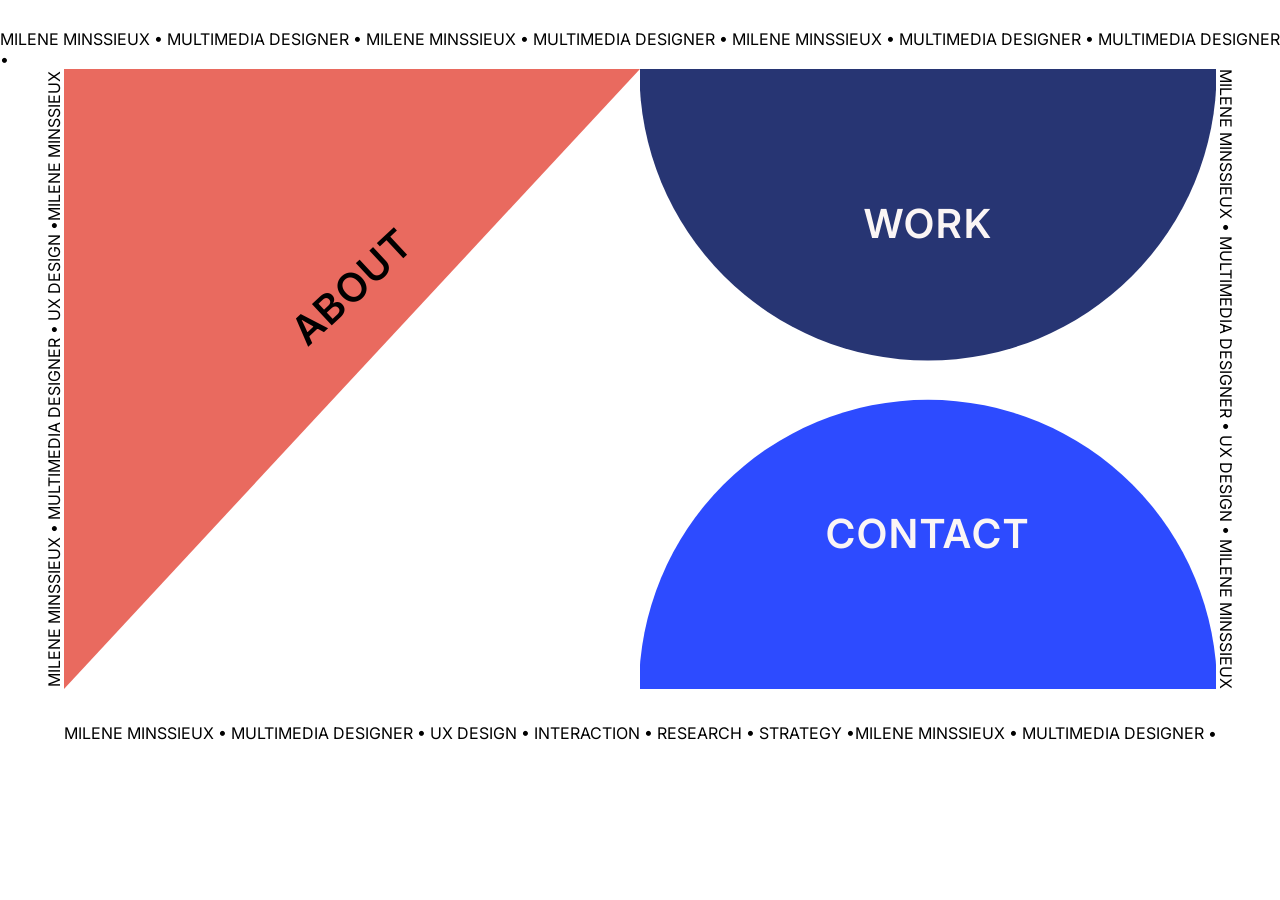
==== index.html @ 2f57ce16 "portfolio-milene" ====
<!DOCTYPE html>
<html lang="en">
  <head>
    <meta charset="UTF-8" />
    <link rel="stylesheet" href="style.css" />
    <meta name="viewport" content="width=device-width, initial-scale=1.0" />
    <title>Geometric Clean</title>

    <link href="https://fonts.googleapis.com/css2?family=Inter:wght@400;600&display=swap" rel="stylesheet" />
  </head>

  <body>
    <main class="frame">
      <div class="text-top">MILENE MINSSIEUX • MULTIMEDIA DESIGNER • MILENE MINSSIEUX • MULTIMEDIA DESIGNER • MILENE MINSSIEUX • MULTIMEDIA DESIGNER • MULTIMEDIA DESIGNER •</div>

      <div class="text-right">MILENE MINSSIEUX • MULTIMEDIA DESIGNER • UX DESIGN •MILENE MINSSIEUX</div>

      <div class="text-bottom">MILENE MINSSIEUX • MULTIMEDIA DESIGNER • UX DESIGN • INTERACTION • RESEARCH • STRATEGY •MILENE MINSSIEUX • MULTIMEDIA DESIGNER •</div>

      <div class="text-left">MILENE MINSSIEUX • MULTIMEDIA DESIGNER • UX DESIGN • MILENE MINSSIEUX</div>

      <div class="background">
        <div class="triangle">
          <a class="nav-link" href="naav-link">ABOUT</a>
        </div>

        <div class="circle1">
          <a class="nav-link2" href="dd" work>WORK</a>
        </div>
        <div class="circle2">
          <a class="nav-link2" href="nav-link">CONTACT</a>
        </div>
      </div>
      <!-- <div class="background">
        <a href="#" class="triangle nav-link about">ABOUT</a>
        <a href="#" class="circle1 nav-link work">WORK</a>
        <a href="#" class="circle2 nav-link contact">CONTACT</a>
      </div> -->

      <!-- <div class="wrapper">
      <div class="about">ABOUT</div>

      <div class="right">
        <div class="block">WORK</div>
        <div class="block">CONTACT</div>
      </div>
    </div> -->
    </main>
  </body>
</html>
---- style.css ----
/* .background {
  height: 90%;
  overflow: hidden;
  height: auto;
  width: 90%;

  display: block;
  margin: auto;
} */

/* .circle1:hover {
  transform: scale(1.3);
  transition: 0.6s ease;
} */
.circle1 {
  transition: transform 0.8s ease-in-out;
}

.circle1:hover {
  transform: scale(0.7) translateY(-80px);
}
/* .circle2:hover {
  transform: scale(1.13);
  transition: 0.5s ease-in-out;
} */
.circle2 {
  transition: transform 0.6s ease-in-out;
}

.circle2:hover {
  transform: scale(0.7) translateY(80px);
}
.triangle:hover {
  transform: scale(0.9) rotate(90deg);
  transition: 0.8s ease-in-out;
}

body {
  margin: 0;
  font-family: "Inter", sans-serif;
}

.frame {
  display: grid;
  grid-template-columns: 1fr 18fr 1fr;
  grid-template-rows: 2fr 18fr 1fr;
}
.text-top {
  grid-column: 1 / -1;
  justify-self: center;
  align-self: end;
}
.text-left {
  grid-row: 2 / 3;
  writing-mode: vertical-rl;
  text-align: center;
  justify-self: start;
}

.text-right {
  grid-row: 2 / 3;
  writing-mode: vertical-rl;
  text-align: center;
  transform: rotate(180deg);
  justify-self: end;
}

.text-bottom {
  display: flex;
  grid-column: 1 / -1;
  grid-row: -1;
  justify-self: center;
  align-self: first baseline;
}

.background {
  grid-column: 2 / 3;
  grid-row: 2 / 3;
  max-width: 100%;
}

.background {
  display: grid;
  grid-template-columns: 1fr 1fr;
  grid-template-rows: 1fr 1fr;
}
.bg {
  background: lightblue;
  outline: hwb(0 0% 0%) solid 2px;
}
.triangle {
  grid-row: 1 / -1;
  clip-path: polygon(0 0, 0 100%, 100% 0);
  background-color: #e96a5f;
  display: grid;
  place-items: center;
  align-items: center;
  justify-items: center;
}
.circle1 {
  grid-column: 2 / -1;
  grid-row: 1 / 2;
  clip-path: circle(62.4% at 50% 1%);
  background-color: #273573;
  max-width: 100%;
  display: grid;
  place-items: center;
  align-items: center;
  justify-items: center;
}
.circle2 {
  clip-path: circle(62.5% at 50% 100%);
  background-color: #2d4bff;
  max-width: 100%;
  stroke: rgb(96, 27, 27) 1px solid;
  display: grid;
  place-items: center;
  align-items: center;
  justify-items: center;
}
.nav-link {
  text-decoration: none;
  text-transform: uppercase;
  font-weight: 600;
  font-size: 2.5rem;
  letter-spacing: 2px;
  transform: translateY(-15%) rotate(-43deg);
  color: black;
}
.nav-link2 {
  text-decoration: none;
  text-transform: uppercase;
  font-weight: 600;
  font-size: 2.5rem;
  letter-spacing: 2px;

  color: rgb(250, 245, 245);
}
.triangle,
.circle1,
.circle2 {
  display: grid;
  place-items: center;
  text-decoration: none;
  color: white;
}
.triangle a,
.circle1 a,
.circle2 a {
  display: grid;
  place-items: center;

  width: 100%;
  height: 100%;

  text-decoration: none;
}
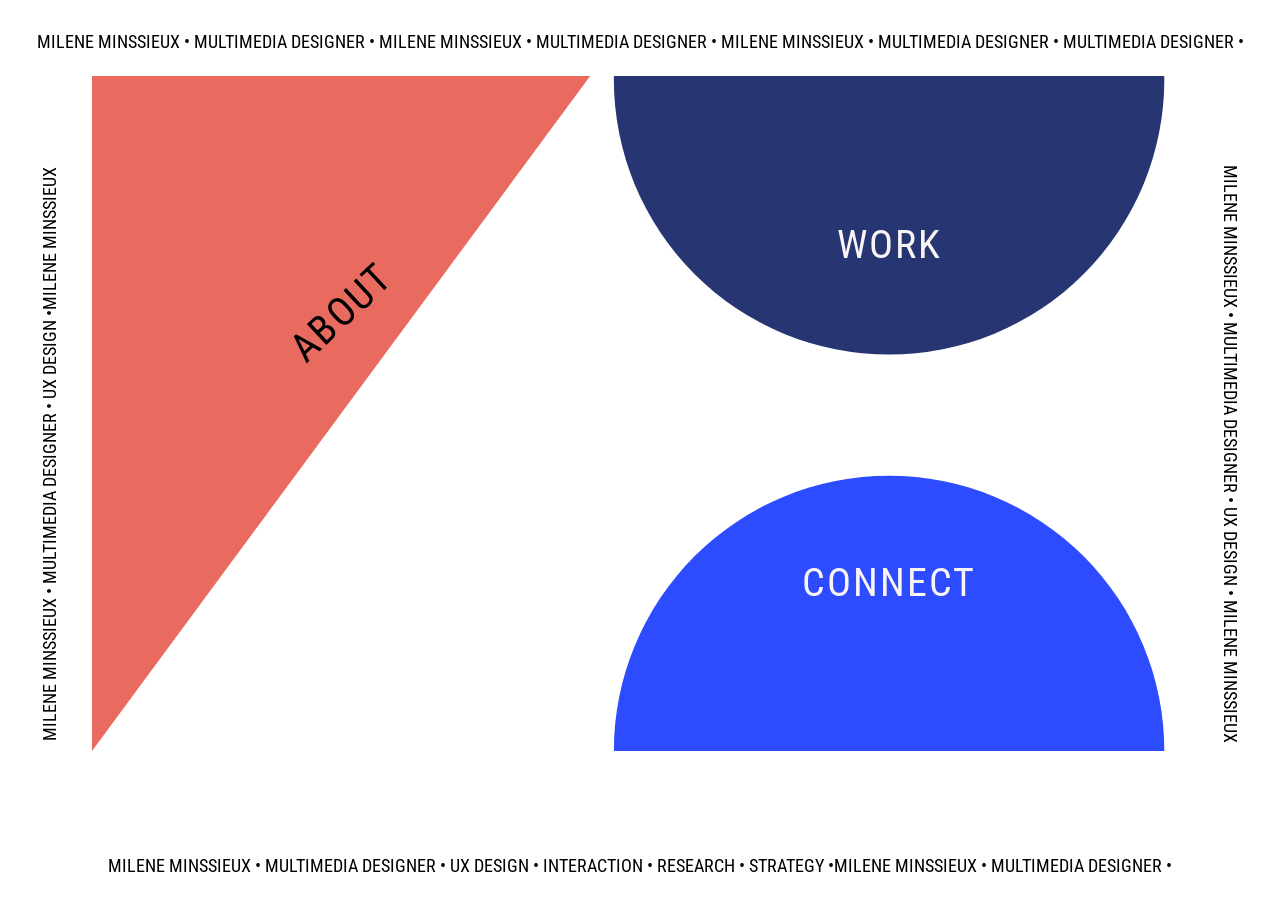
==== commit e253f451: "changes" ====
--- a/index.html
+++ b/index.html
@@ -3,6 +3,8 @@
   <head>
     <meta charset="UTF-8" />
     <link rel="stylesheet" href="style.css" />
+    <link rel="stylesheet" href="index.css" />
+
     <meta name="viewport" content="width=device-width, initial-scale=1.0" />
     <title>Geometric Clean</title>
 
@@ -21,14 +23,14 @@
 
       <div class="background">
         <div class="triangle">
-          <a class="nav-link" href="naav-link">ABOUT</a>
+          <a class="nav-link" href="about.html">ABOUT</a>
         </div>
 
         <div class="circle1">
-          <a class="nav-link2" href="dd" work>WORK</a>
+          <a class="nav-link2" href="work.html" work>WORK</a>
         </div>
         <div class="circle2">
-          <a class="nav-link2" href="nav-link">CONTACT</a>
+          <a class="nav-link2" href="contact.html">connect</a>
         </div>
       </div>
       <!-- <div class="background">
--- a/style.css
+++ b/style.css
@@ -1,157 +1,22 @@
-/* .background {
-  height: 90%;
-  overflow: hidden;
-  height: auto;
-  width: 90%;
+@import url("https://fonts.googleapis.com/css2?family=Roboto+Condensed:ital,wght@0,100..900;1,100..900&display=swap");
 
-  display: block;
-  margin: auto;
-} */
-
-/* .circle1:hover {
-  transform: scale(1.3);
-  transition: 0.6s ease;
-} */
-.circle1 {
-  transition: transform 0.8s ease-in-out;
+font-family: "Roboto Condensed", sans-serif;
+h1,
+h2,
+h3 {
+  font-family: "Roboto Condensed", sans-serif;
+}
+p {
+  margin: 0;
+  font-family: "Poppins", sans-serif;
+  color: #1f1f1f;
+}
+a {
+  font-family: "Roboto Condensed", sans-serif;
+  font-weight: normal;
 }
 
-.circle1:hover {
-  transform: scale(0.7) translateY(-80px);
+h1 {
+  font-family: "Roboto Condensed", sans-serif;
+  font-weight: normal;
 }
-/* .circle2:hover {
-  transform: scale(1.13);
-  transition: 0.5s ease-in-out;
-} */
-.circle2 {
-  transition: transform 0.6s ease-in-out;
-}
-
-.circle2:hover {
-  transform: scale(0.7) translateY(80px);
-}
-.triangle:hover {
-  transform: scale(0.9) rotate(90deg);
-  transition: 0.8s ease-in-out;
-}
-
-body {
-  margin: 0;
-  font-family: "Inter", sans-serif;
-}
-
-.frame {
-  display: grid;
-  grid-template-columns: 1fr 18fr 1fr;
-  grid-template-rows: 2fr 18fr 1fr;
-}
-.text-top {
-  grid-column: 1 / -1;
-  justify-self: center;
-  align-self: end;
-}
-.text-left {
-  grid-row: 2 / 3;
-  writing-mode: vertical-rl;
-  text-align: center;
-  justify-self: start;
-}
-
-.text-right {
-  grid-row: 2 / 3;
-  writing-mode: vertical-rl;
-  text-align: center;
-  transform: rotate(180deg);
-  justify-self: end;
-}
-
-.text-bottom {
-  display: flex;
-  grid-column: 1 / -1;
-  grid-row: -1;
-  justify-self: center;
-  align-self: first baseline;
-}
-
-.background {
-  grid-column: 2 / 3;
-  grid-row: 2 / 3;
-  max-width: 100%;
-}
-
-.background {
-  display: grid;
-  grid-template-columns: 1fr 1fr;
-  grid-template-rows: 1fr 1fr;
-}
-.bg {
-  background: lightblue;
-  outline: hwb(0 0% 0%) solid 2px;
-}
-.triangle {
-  grid-row: 1 / -1;
-  clip-path: polygon(0 0, 0 100%, 100% 0);
-  background-color: #e96a5f;
-  display: grid;
-  place-items: center;
-  align-items: center;
-  justify-items: center;
-}
-.circle1 {
-  grid-column: 2 / -1;
-  grid-row: 1 / 2;
-  clip-path: circle(62.4% at 50% 1%);
-  background-color: #273573;
-  max-width: 100%;
-  display: grid;
-  place-items: center;
-  align-items: center;
-  justify-items: center;
-}
-.circle2 {
-  clip-path: circle(62.5% at 50% 100%);
-  background-color: #2d4bff;
-  max-width: 100%;
-  stroke: rgb(96, 27, 27) 1px solid;
-  display: grid;
-  place-items: center;
-  align-items: center;
-  justify-items: center;
-}
-.nav-link {
-  text-decoration: none;
-  text-transform: uppercase;
-  font-weight: 600;
-  font-size: 2.5rem;
-  letter-spacing: 2px;
-  transform: translateY(-15%) rotate(-43deg);
-  color: black;
-}
-.nav-link2 {
-  text-decoration: none;
-  text-transform: uppercase;
-  font-weight: 600;
-  font-size: 2.5rem;
-  letter-spacing: 2px;
-
-  color: rgb(250, 245, 245);
-}
-.triangle,
-.circle1,
-.circle2 {
-  display: grid;
-  place-items: center;
-  text-decoration: none;
-  color: white;
-}
-.triangle a,
-.circle1 a,
-.circle2 a {
-  display: grid;
-  place-items: center;
-
-  width: 100%;
-  height: 100%;
-
-  text-decoration: none;
-}
--- a/index.css
+++ b/index.css
@@ -0,0 +1,219 @@
+/* .background {
+  height: 90%;
+  overflow: hidden;
+  height: auto;
+  width: 90%;
+
+  display: block;
+  margin: auto;
+} */
+
+.circle1:hover {
+  transform: scale(1.3);
+  transition: 0.6s ease;
+}
+.circle1 {
+  transition: transform 0.8s ease-in-out;
+}
+
+.circle1:hover {
+  transform: scale(0.7) translateY(-80px);
+}
+.circle2:hover {
+  transform: scale(1.13);
+  transition: 0.5s ease-in-out;
+}
+.circle2 {
+  transition: transform 0.6s ease-in-out;
+}
+
+.circle2:hover {
+  transform: scale(0.7) translateY(80px);
+}
+.triangle:hover {
+  transform: scale(0.9) rotate(90deg);
+  transition: 0.8s ease-in-out;
+}
+
+.frame {
+  display: grid;
+  grid-template-columns: 1fr 18fr 1fr;
+  grid-template-rows: auto 1fr auto;
+  min-height: 100vh;
+}
+.frame {
+  font-family: "Roboto Condensed", sans-serif;
+  font-size: 1.1rem;
+}
+.text-top {
+  grid-column: 1 / -1;
+  justify-self: center;
+  align-self: end;
+  white-space: nowrap;
+  padding: 1.5rem;
+}
+
+.text-left {
+  grid-row: 2 / 3;
+  writing-mode: vertical-rl;
+  text-align: center;
+  justify-self: start;
+  white-space: nowrap;
+  padding: 2rem;
+}
+
+.text-right {
+  grid-row: 2 / 3;
+  writing-mode: vertical-rl;
+  text-align: center;
+  transform: rotate(180deg);
+  justify-self: end;
+  white-space: nowrap;
+  padding: 2rem;
+  /* font-size: clamp(14px, 2vw, 28px); */
+}
+
+.text-bottom {
+  display: flex;
+  grid-column: 1 / -1;
+  grid-row: -1;
+  justify-self: center;
+  align-self: first baseline;
+  white-space: nowrap;
+  padding: 1.5rem;
+  padding-bottom: 2rem;
+  /* font-size: clamp(14px, 2vw, 28px); */
+}
+
+.background {
+  grid-column: 2 / 3;
+  grid-row: 2 / 3;
+
+  max-width: 100%;
+  height: 75vh;
+  display: grid;
+  grid-template-columns: 1fr 1.2fr;
+  grid-template-rows: 1fr 1fr;
+}
+
+.triangle {
+  grid-row: 1 / -1;
+  clip-path: polygon(0 0, 0 100%, 100% 0);
+  background-color: #e96a5f;
+  display: grid;
+  place-items: center;
+  align-items: center;
+  justify-items: center;
+}
+.circle1 {
+  grid-column: 2 / -1;
+  grid-row: 1 / 2;
+  clip-path: circle(56.7% at 50% 1%);
+  background-color: #273573;
+  max-width: 100%;
+  display: grid;
+  place-items: center;
+  align-items: center;
+  justify-items: center;
+}
+.circle2 {
+  clip-path: circle(56.7% at 50% 100%);
+  background-color: #2d4bff;
+  max-width: 100%;
+  stroke: rgb(96, 27, 27) 1px solid;
+  display: grid;
+  place-items: center;
+  align-items: center;
+  justify-items: center;
+}
+.nav-link {
+  text-decoration: none;
+  text-transform: uppercase;
+  font-size: 2.5rem;
+  letter-spacing: 2px;
+  transform: translateY(-15%) rotate(-43deg);
+  color: black;
+}
+.nav-link2 {
+  text-decoration: none;
+  text-transform: uppercase;
+  font-weight: normal;
+  font-size: 2.5rem;
+  letter-spacing: 2px;
+
+  color: rgb(250, 245, 245);
+}
+.triangle,
+.circle1,
+.circle2 {
+  display: grid;
+  place-items: center;
+  text-decoration: none;
+  color: white;
+}
+.triangle a,
+.circle1 a,
+.circle2 a {
+  display: grid;
+  place-items: center;
+
+  width: 100%;
+  height: 100%;
+
+  text-decoration: none;
+}
+@media (min-width: 950px) {
+}
+@media (max-width: 860px) {
+  .frame {
+    display: grid;
+    grid-template-columns: 1fr 2fr 1fr;
+    grid-template-rows: auto 1fr auto;
+    min-height: 100vh;
+  }
+
+  .background {
+    grid-column: 2 / 3;
+    grid-row: 2 / 3;
+
+    max-width: 100%;
+    height: 65vh;
+    display: grid;
+    grid-template-columns: 1fr 1.2fr;
+    grid-template-rows: 1fr 1fr;
+  }
+  .triangle {
+    grid-column: 1 / -1;
+
+    clip-path: polygon(100% 0, 0 0, 0 54%);
+    background-color: #e96a5f;
+    display: grid;
+    place-items: center;
+  }
+  .circle1 {
+    grid-column: 2 / -1;
+    grid-row: 2 / 3;
+    clip-path: circle(59.9% at 85% 56%);
+    background-color: #273573;
+    max-width: 100%;
+    display: grid;
+    place-items: center;
+  }
+  .circle2 {
+    grid-column: 1 / 2;
+    grid-row: 2 / -1;
+    clip-path: circle(57.2% at 15% 55%);
+    background-color: #2d4bff;
+    max-width: 100%;
+    stroke: rgb(96, 27, 27) 1px solid;
+    display: grid;
+    place-items: center;
+  }
+  .nav-link2 {
+    text-decoration: none;
+    text-transform: uppercase;
+    font-weight: 600;
+    font-size: 1.3rem;
+    letter-spacing: 2px;
+  }
+}
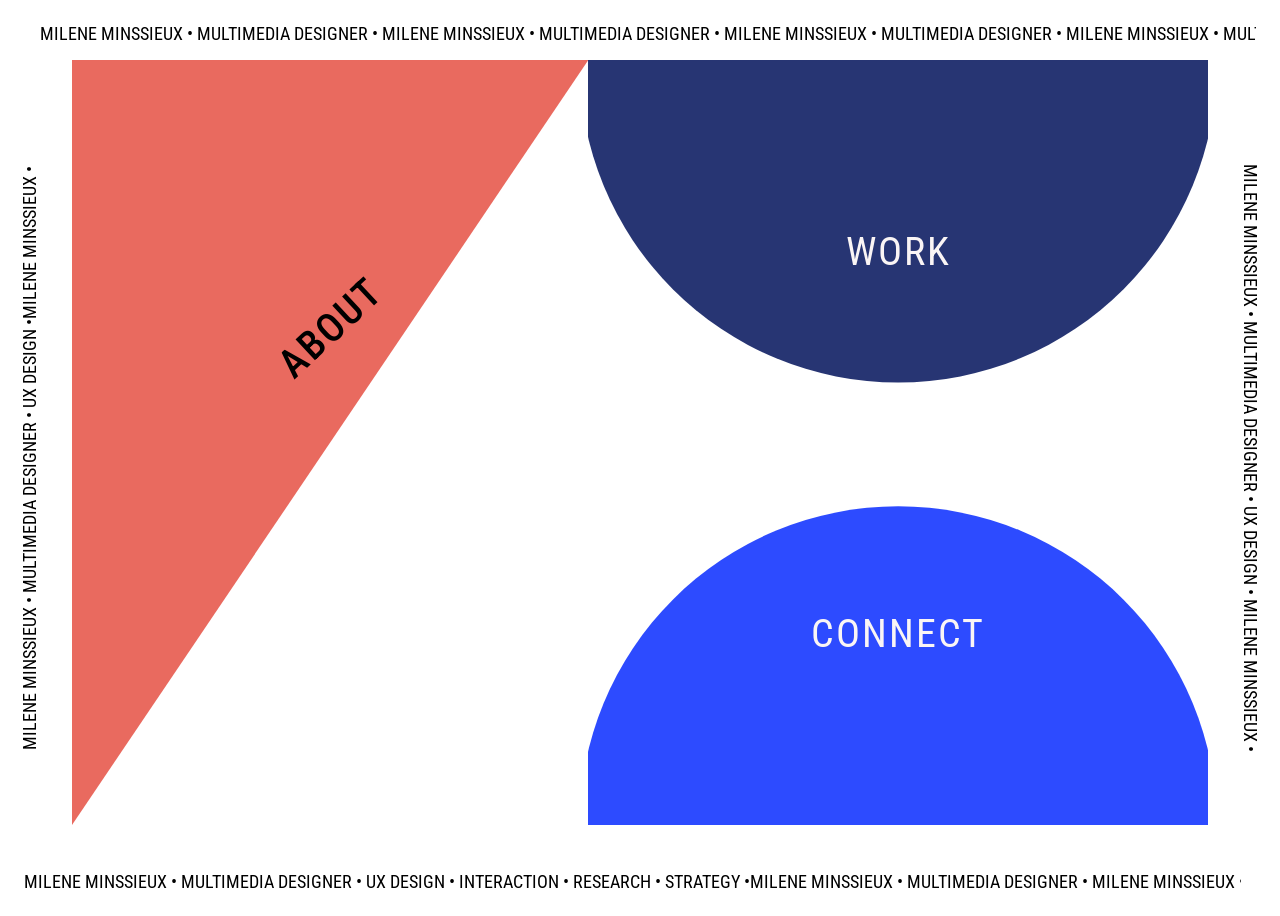
==== commit d68a6d1e: "changes" ====
--- a/index.html
+++ b/index.html
@@ -13,17 +13,17 @@
 
   <body>
     <main class="frame">
-      <div class="text-top">MILENE MINSSIEUX • MULTIMEDIA DESIGNER • MILENE MINSSIEUX • MULTIMEDIA DESIGNER • MILENE MINSSIEUX • MULTIMEDIA DESIGNER • MULTIMEDIA DESIGNER •</div>
+      <div class="text-top">MILENE MINSSIEUX • MULTIMEDIA DESIGNER • MILENE MINSSIEUX • MULTIMEDIA DESIGNER • MILENE MINSSIEUX • MULTIMEDIA DESIGNER • MILENE MINSSIEUX • MULTIMEDIA DESIGNER •</div>
 
-      <div class="text-right">MILENE MINSSIEUX • MULTIMEDIA DESIGNER • UX DESIGN •MILENE MINSSIEUX</div>
+      <div class="text-right">MILENE MINSSIEUX • MULTIMEDIA DESIGNER • UX DESIGN •MILENE MINSSIEUX •</div>
 
-      <div class="text-bottom">MILENE MINSSIEUX • MULTIMEDIA DESIGNER • UX DESIGN • INTERACTION • RESEARCH • STRATEGY •MILENE MINSSIEUX • MULTIMEDIA DESIGNER •</div>
+      <div class="text-bottom">MILENE MINSSIEUX • MULTIMEDIA DESIGNER • UX DESIGN • INTERACTION • RESEARCH • STRATEGY •MILENE MINSSIEUX • MULTIMEDIA DESIGNER • MILENE MINSSIEUX • MULTIMEDIA DESIGNER •</div>
 
-      <div class="text-left">MILENE MINSSIEUX • MULTIMEDIA DESIGNER • UX DESIGN • MILENE MINSSIEUX</div>
+      <div class="text-left">MILENE MINSSIEUX • MULTIMEDIA DESIGNER • UX DESIGN • MILENE MINSSIEUX •</div>
 
       <div class="background">
         <div class="triangle">
-          <a class="nav-link" href="about.html">ABOUT</a>
+          <a class="nav-link about-nav" href="about.html">ABOUT</a>
         </div>
 
         <div class="circle1">
--- a/style.css
+++ b/style.css
@@ -1,4 +1,6 @@
 @import url("https://fonts.googleapis.com/css2?family=Roboto+Condensed:ital,wght@0,100..900;1,100..900&display=swap");
+
+@import url("https://fonts.googleapis.com/css2?family=Poppins:ital,wght@0,100;0,200;0,300;0,400;0,500;0,600;0,700;0,800;0,900;1,100;1,200;1,300;1,400;1,500;1,600;1,700;1,800;1,900&family=Roboto+Condensed:ital,wght@0,100..900;1,100..900&family=Roboto+Mono:ital,wght@0,100..700;1,100..700&display=swap");
 
 font-family: "Roboto Condensed", sans-serif;
 h1,
--- a/index.css
+++ b/index.css
@@ -39,18 +39,33 @@
   display: grid;
   grid-template-columns: 1fr 18fr 1fr;
   grid-template-rows: auto 1fr auto;
-  min-height: 100vh;
+  height: 100vh;
 }
 .frame {
   font-family: "Roboto Condensed", sans-serif;
   font-size: 1.1rem;
+}
+.triangle a,
+.circle1 a,
+.circle2 a {
+  position: relative;
+  z-index: 2;
+}
+
+.triangle,
+.circle1,
+.circle2 {
+  overflow: visible;
 }
 .text-top {
   grid-column: 1 / -1;
   justify-self: center;
   align-self: end;
   white-space: nowrap;
-  padding: 1.5rem;
+
+  max-width: 95%; /* 1. Element needs a set width or max-width */
+  white-space: nowrap; /* 2. Prevents text from wrapping to a new line */
+  overflow: hidden;
 }
 
 .text-left {
@@ -60,6 +75,9 @@
   justify-self: start;
   white-space: nowrap;
   padding: 2rem;
+  max-width: 100%; /* 1. Element needs a set width or max-width */
+  white-space: nowrap; /* 2. Prevents text from wrapping to a new line */
+  overflow: hidden;
 }
 
 .text-right {
@@ -70,6 +88,9 @@
   justify-self: end;
   white-space: nowrap;
   padding: 2rem;
+  max-width: 100%; /* 1. Element needs a set width or max-width */
+  white-space: nowrap; /* 2. Prevents text from wrapping to a new line */
+  overflow: hidden;
   /* font-size: clamp(14px, 2vw, 28px); */
 }
 
@@ -80,17 +101,18 @@
   justify-self: center;
   align-self: first baseline;
   white-space: nowrap;
-  padding: 1.5rem;
+
   padding-bottom: 2rem;
+  max-width: 95%;
+  white-space: nowrap; /* 2. Prevents text from wrapping to a new line */
+  overflow: hidden;
   /* font-size: clamp(14px, 2vw, 28px); */
 }
 
 .background {
   grid-column: 2 / 3;
   grid-row: 2 / 3;
-
-  max-width: 100%;
-  height: 75vh;
+  height: 85vh;
   display: grid;
   grid-template-columns: 1fr 1.2fr;
   grid-template-rows: 1fr 1fr;
@@ -108,7 +130,7 @@
 .circle1 {
   grid-column: 2 / -1;
   grid-row: 1 / 2;
-  clip-path: circle(56.7% at 50% 1%);
+  clip-path: circle(61.9% at 50% 1%);
   background-color: #273573;
   max-width: 100%;
   display: grid;
@@ -117,7 +139,7 @@
   justify-items: center;
 }
 .circle2 {
-  clip-path: circle(56.7% at 50% 100%);
+  clip-path: circle(61.9% at 50% 100%);
   background-color: #2d4bff;
   max-width: 100%;
   stroke: rgb(96, 27, 27) 1px solid;
@@ -159,25 +181,53 @@
 
   width: 100%;
   height: 100%;
-
-  text-decoration: none;
-}
+}
+.triangle a {
+  font-weight: 500;
+}
+
 @media (min-width: 950px) {
+  .text-bottom,
+  .text-top {
+    padding: 1rem;
+  }
+}
+.text-left,
+.text-right {
+  padding: 2rem;
+}
+.text-bottom {
+  align-self: start;
+  align-content: start;
+  display: flex;
+  flex-direction: column;
+  justify-content: flex-start;
+  place-items: start;
+  place-self: start;
+  margin-top: 0;
 }
 @media (max-width: 860px) {
   .frame {
     display: grid;
-    grid-template-columns: 1fr 2fr 1fr;
+    grid-template-columns: 0.5fr 6fr 0.5fr;
     grid-template-rows: auto 1fr auto;
-    min-height: 100vh;
-  }
-
+    height: 100vh;
+  }
+  .text-left,
+  .text-right,
+  .text-bottom,
+  .text-top {
+    padding: 1rem;
+  }
+  main {
+    display: flex;
+    justify-content: center;
+    align-items: center;
+  }
   .background {
     grid-column: 2 / 3;
     grid-row: 2 / 3;
-
-    max-width: 100%;
-    height: 65vh;
+    height: 100vh;
     display: grid;
     grid-template-columns: 1fr 1.2fr;
     grid-template-rows: 1fr 1fr;
@@ -185,7 +235,7 @@
   .triangle {
     grid-column: 1 / -1;
 
-    clip-path: polygon(100% 0, 0 0, 0 54%);
+    clip-path: polygon(100% 0, 0 0, 0 48%);
     background-color: #e96a5f;
     display: grid;
     place-items: center;
@@ -193,27 +243,51 @@
   .circle1 {
     grid-column: 2 / -1;
     grid-row: 2 / 3;
-    clip-path: circle(59.9% at 85% 56%);
+    clip-path: circle(38.9% at 85% 50%);
     background-color: #273573;
     max-width: 100%;
     display: grid;
     place-items: center;
+    overflow: hidden;
   }
   .circle2 {
     grid-column: 1 / 2;
     grid-row: 2 / -1;
-    clip-path: circle(57.2% at 15% 55%);
+    clip-path: circle(38.4% at 15% 49%);
     background-color: #2d4bff;
     max-width: 100%;
     stroke: rgb(96, 27, 27) 1px solid;
     display: grid;
     place-items: center;
+    overflow: hidden;
   }
   .nav-link2 {
     text-decoration: none;
     text-transform: uppercase;
-    font-weight: 600;
+
     font-size: 1.3rem;
     letter-spacing: 2px;
   }
-}
+
+  .triangle a {
+    left: -6rem;
+    bottom: 8rem;
+    font-size: 1.5rem;
+    font-weight: 700;
+  }
+  .circle1 a,
+  .circle2 a {
+    font-size: 1.5rem;
+    font-weight: 500;
+  }
+  .text-left {
+    grid-row: 2 / 3;
+    writing-mode: vertical-rl;
+    justify-self: start;
+    white-space: nowrap;
+
+    max-width: 75%;
+    white-space: nowrap;
+    overflow: hidden;
+  }
+}
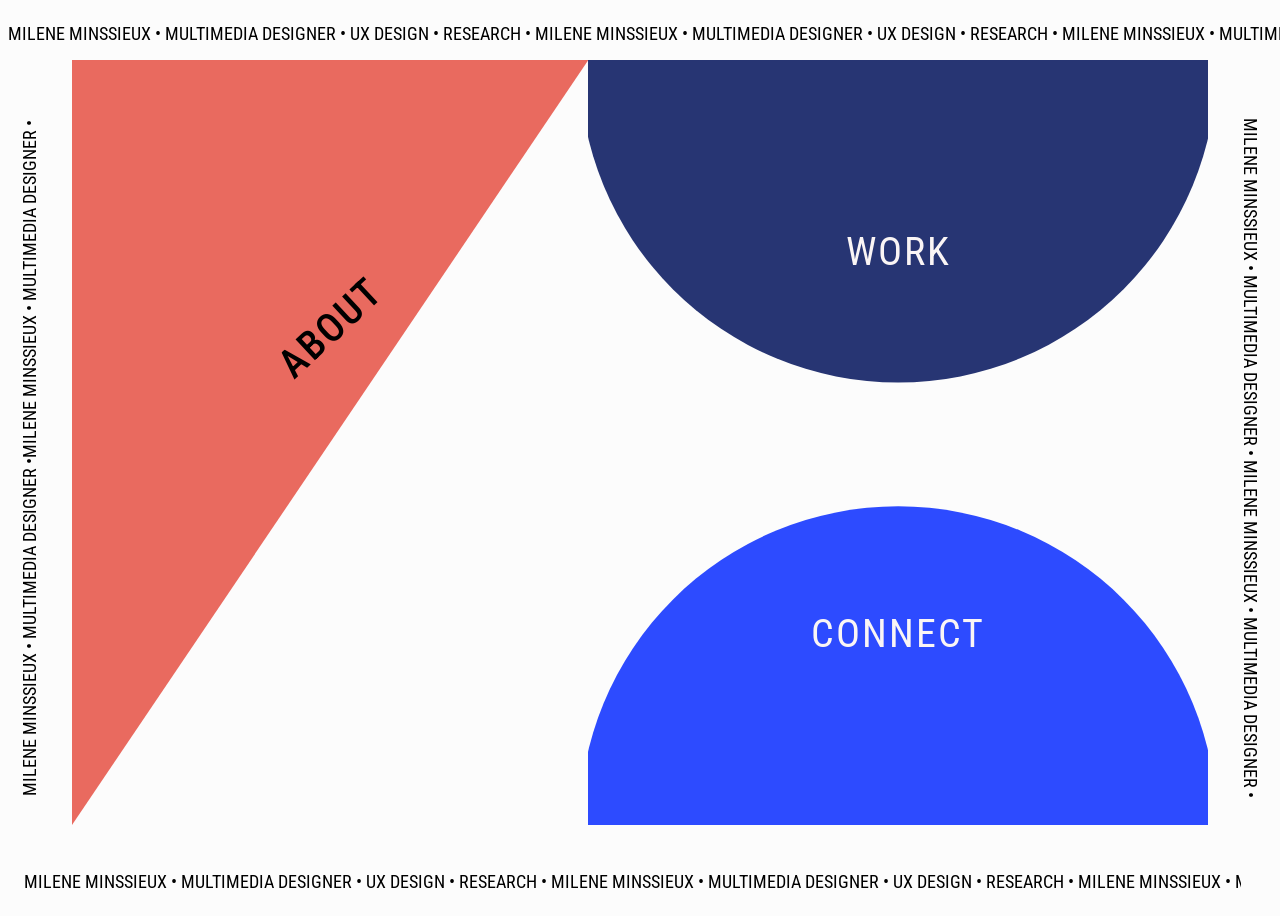
==== commit c97d0181: "edits" ====
--- a/index.html
+++ b/index.html
@@ -13,13 +13,13 @@
 
   <body>
     <main class="frame">
-      <div class="text-top">MILENE MINSSIEUX • MULTIMEDIA DESIGNER • MILENE MINSSIEUX • MULTIMEDIA DESIGNER • MILENE MINSSIEUX • MULTIMEDIA DESIGNER • MILENE MINSSIEUX • MULTIMEDIA DESIGNER •</div>
+      <div class="text-top">MILENE MINSSIEUX • MULTIMEDIA DESIGNER • UX DESIGN • RESEARCH • MILENE MINSSIEUX • MULTIMEDIA DESIGNER • UX DESIGN • RESEARCH • MILENE MINSSIEUX • MULTIMEDIA DESIGNER •</div>
 
-      <div class="text-right">MILENE MINSSIEUX • MULTIMEDIA DESIGNER • UX DESIGN •MILENE MINSSIEUX •</div>
+      <div class="text-right">MILENE MINSSIEUX • MULTIMEDIA DESIGNER •MILENE MINSSIEUX • MULTIMEDIA DESIGNER •</div>
 
-      <div class="text-bottom">MILENE MINSSIEUX • MULTIMEDIA DESIGNER • UX DESIGN • INTERACTION • RESEARCH • STRATEGY •MILENE MINSSIEUX • MULTIMEDIA DESIGNER • MILENE MINSSIEUX • MULTIMEDIA DESIGNER •</div>
+      <div class="text-bottom">MILENE MINSSIEUX • MULTIMEDIA DESIGNER • UX DESIGN • RESEARCH • MILENE MINSSIEUX • MULTIMEDIA DESIGNER • UX DESIGN • RESEARCH • MILENE MINSSIEUX • MULTIMEDIA DESIGNER •</div>
 
-      <div class="text-left">MILENE MINSSIEUX • MULTIMEDIA DESIGNER • UX DESIGN • MILENE MINSSIEUX •</div>
+      <div class="text-left">MILENE MINSSIEUX • MULTIMEDIA DESIGNER • MILENE MINSSIEUX • MULTIMEDIA DESIGNER •</div>
 
       <div class="background">
         <div class="triangle">
--- a/style.css
+++ b/style.css
@@ -22,3 +22,6 @@
   font-family: "Roboto Condensed", sans-serif;
   font-weight: normal;
 }
+body {
+  background-color: #fcfcfc;
+}
--- a/index.css
+++ b/index.css
@@ -60,10 +60,10 @@
 .text-top {
   grid-column: 1 / -1;
   justify-self: center;
+  text-align: center;
   align-self: end;
-  white-space: nowrap;
-
-  max-width: 95%; /* 1. Element needs a set width or max-width */
+  width: 100%;
+  /* 1. Element needs a set width or max-width */
   white-space: nowrap; /* 2. Prevents text from wrapping to a new line */
   overflow: hidden;
 }
@@ -73,7 +73,7 @@
   writing-mode: vertical-rl;
   text-align: center;
   justify-self: start;
-  white-space: nowrap;
+
   padding: 2rem;
   max-width: 100%; /* 1. Element needs a set width or max-width */
   white-space: nowrap; /* 2. Prevents text from wrapping to a new line */
@@ -86,7 +86,7 @@
   text-align: center;
   transform: rotate(180deg);
   justify-self: end;
-  white-space: nowrap;
+
   padding: 2rem;
   max-width: 100%; /* 1. Element needs a set width or max-width */
   white-space: nowrap; /* 2. Prevents text from wrapping to a new line */
@@ -99,8 +99,8 @@
   grid-column: 1 / -1;
   grid-row: -1;
   justify-self: center;
+  text-align: center;
   align-self: first baseline;
-  white-space: nowrap;
 
   padding-bottom: 2rem;
   max-width: 95%;
@@ -229,7 +229,7 @@
     grid-row: 2 / 3;
     height: 100vh;
     display: grid;
-    grid-template-columns: 1fr 1.2fr;
+    grid-template-columns: 1fr 1fr;
     grid-template-rows: 1fr 1fr;
   }
   .triangle {
@@ -243,7 +243,7 @@
   .circle1 {
     grid-column: 2 / -1;
     grid-row: 2 / 3;
-    clip-path: circle(38.9% at 85% 50%);
+    clip-path: circle(55.9% at 95% 50%);
     background-color: #273573;
     max-width: 100%;
     display: grid;
@@ -253,7 +253,7 @@
   .circle2 {
     grid-column: 1 / 2;
     grid-row: 2 / -1;
-    clip-path: circle(38.4% at 15% 49%);
+    clip-path: circle(55.4% at 2% 49%);
     background-color: #2d4bff;
     max-width: 100%;
     stroke: rgb(96, 27, 27) 1px solid;
@@ -290,4 +290,11 @@
     white-space: nowrap;
     overflow: hidden;
   }
-}
+  @media (hover: none) {
+    .circle1:hover,
+    .circle2:hover,
+    .triangle:hover {
+      transform: none;
+    }
+  }
+}
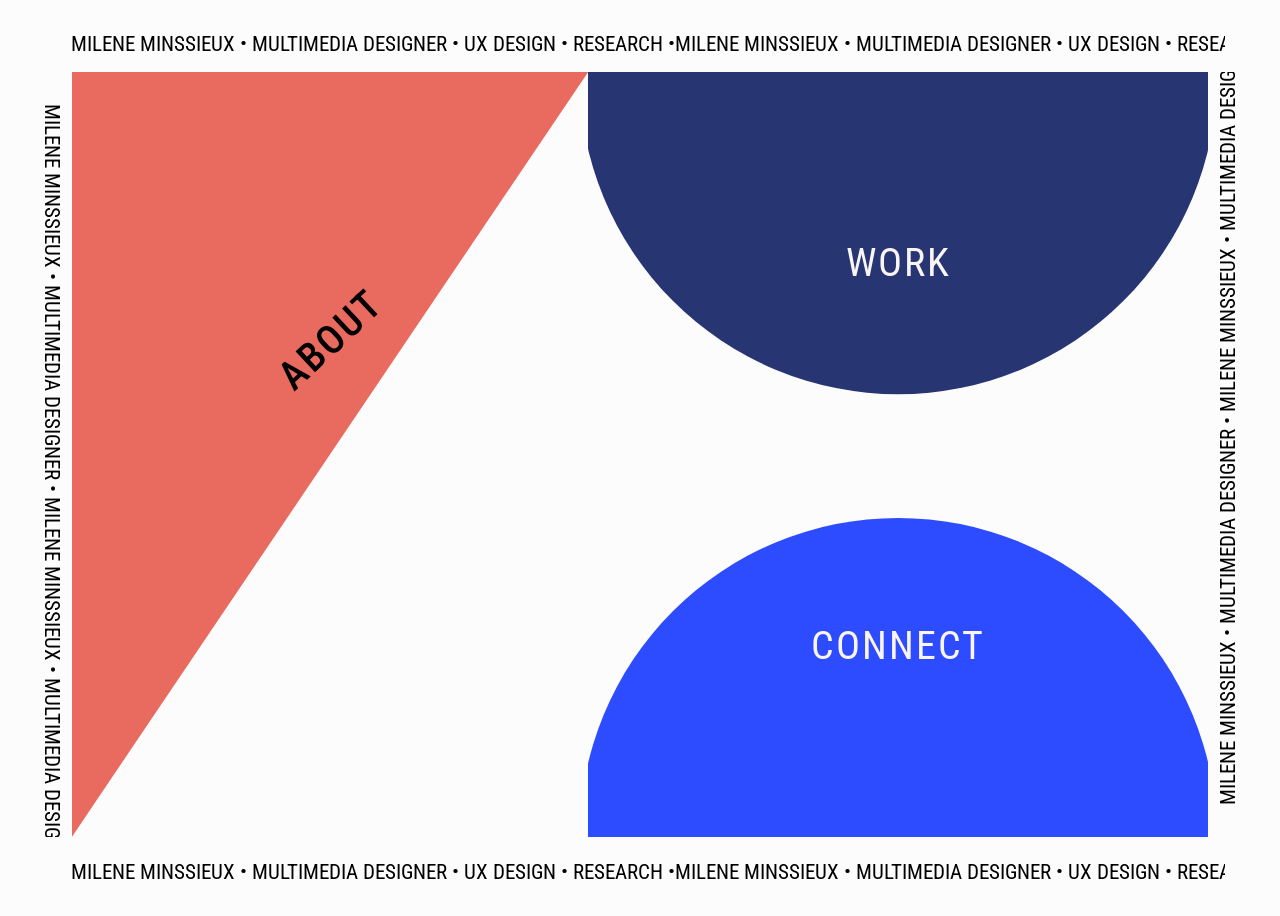
==== commit 3dec3162: "marquee" ====
--- a/index.html
+++ b/index.html
@@ -13,13 +13,33 @@
 
   <body>
     <main class="frame">
-      <div class="text-top">MILENE MINSSIEUX • MULTIMEDIA DESIGNER • UX DESIGN • RESEARCH • MILENE MINSSIEUX • MULTIMEDIA DESIGNER • UX DESIGN • RESEARCH • MILENE MINSSIEUX • MULTIMEDIA DESIGNER •</div>
+      <div class="text-top">
+        <div class="marquee">
+          <span> MILENE MINSSIEUX • MULTIMEDIA DESIGNER • UX DESIGN • RESEARCH •MILENE MINSSIEUX • MULTIMEDIA DESIGNER • UX DESIGN • RESEARCH • </span>
+          <span> MILENE MINSSIEUX • MULTIMEDIA DESIGNER • UX DESIGN • RESEARCH •MILENE MINSSIEUX • MULTIMEDIA DESIGNER • UX DESIGN • RESEARCH • </span>
+        </div>
+      </div>
 
-      <div class="text-right">MILENE MINSSIEUX • MULTIMEDIA DESIGNER •MILENE MINSSIEUX • MULTIMEDIA DESIGNER •</div>
+      <div class="text-left">
+        <div class="marquee-vertical">
+          <span> MILENE MINSSIEUX • MULTIMEDIA DESIGNER • MILENE MINSSIEUX • MULTIMEDIA DESIGNER • </span>
+          <span> MILENE MINSSIEUX • MULTIMEDIA DESIGNER • MILENE MINSSIEUX • MULTIMEDIA DESIGNER •</span>
+        </div>
+      </div>
 
-      <div class="text-bottom">MILENE MINSSIEUX • MULTIMEDIA DESIGNER • UX DESIGN • RESEARCH • MILENE MINSSIEUX • MULTIMEDIA DESIGNER • UX DESIGN • RESEARCH • MILENE MINSSIEUX • MULTIMEDIA DESIGNER •</div>
-
-      <div class="text-left">MILENE MINSSIEUX • MULTIMEDIA DESIGNER • MILENE MINSSIEUX • MULTIMEDIA DESIGNER •</div>
+      <!-- <div class="text-bottom">MILENE MINSSIEUX • MULTIMEDIA DESIGNER • UX DESIGN • RESEARCH • MILENE MINSSIEUX • MULTIMEDIA DESIGNER • UX DESIGN • RESEARCH • MILENE MINSSIEUX • MULTIMEDIA DESIGNER •</div> -->
+      <div class="text-bottom">
+        <div class="marquee-bottom">
+          <span> MILENE MINSSIEUX • MULTIMEDIA DESIGNER • UX DESIGN • RESEARCH •MILENE MINSSIEUX • MULTIMEDIA DESIGNER • UX DESIGN • RESEARCH • </span>
+          <span> MILENE MINSSIEUX • MULTIMEDIA DESIGNER • UX DESIGN • RESEARCH •MILENE MINSSIEUX • MULTIMEDIA DESIGNER • UX DESIGN • RESEARCH • </span>
+        </div>
+      </div>
+      <div class="text-right">
+        <div class="marquee-vertical">
+          <span> MILENE MINSSIEUX • MULTIMEDIA DESIGNER • MILENE MINSSIEUX • MULTIMEDIA DESIGNER • </span>
+          <span> MILENE MINSSIEUX • MULTIMEDIA DESIGNER • MILENE MINSSIEUX • MULTIMEDIA DESIGNER •</span>
+        </div>
+      </div>
 
       <div class="background">
         <div class="triangle">
--- a/index.css
+++ b/index.css
@@ -38,7 +38,7 @@
 .frame {
   display: grid;
   grid-template-columns: 1fr 18fr 1fr;
-  grid-template-rows: auto 1fr auto;
+  grid-template-rows: auto 85vh auto;
   height: 100vh;
 }
 .frame {
@@ -66,6 +66,53 @@
   /* 1. Element needs a set width or max-width */
   white-space: nowrap; /* 2. Prevents text from wrapping to a new line */
   overflow: hidden;
+  max-width: 90%;
+  /* animation: text-top-animation 20s linear infinite; */
+}
+/* @keyframes text-top-animation {
+  0% {
+    transform: translateX(-100%);
+  }
+  100% {
+    transform: translateY(0);
+  }
+} */
+
+.text-bottom {
+  display: flex;
+  grid-column: 1 / -1;
+  grid-row: -1;
+  justify-self: center;
+  text-align: center;
+  align-self: first baseline;
+  margin: 0 auto;
+  padding-bottom: 2rem;
+  max-width: 90%;
+  white-space: nowrap; /* 2. Prevents text from wrapping to a new line */
+  overflow: hidden;
+  /* font-size: clamp(14px, 2vw, 28px); */
+}
+.text-top,
+.text-bottom {
+  overflow: hidden;
+  white-space: nowrap;
+  font-size: 1.3rem;
+}
+.marquee {
+  display: flex;
+  max-width: 70%;
+  direction: right;
+  animation: scroll-right 14s linear infinite;
+}
+
+.marquee span {
+  padding-right: 0.5rem; /* spacing between repeats */
+}
+.marquee-bottom {
+  display: flex;
+  max-width: 70%;
+  direction: left;
+  animation: scroll-left 14s linear infinite;
 }
 
 .text-left {
@@ -73,7 +120,7 @@
   writing-mode: vertical-rl;
   text-align: center;
   justify-self: start;
-
+  font-size: 1.3rem;
   padding: 2rem;
   max-width: 100%; /* 1. Element needs a set width or max-width */
   white-space: nowrap; /* 2. Prevents text from wrapping to a new line */
@@ -86,27 +133,18 @@
   text-align: center;
   transform: rotate(180deg);
   justify-self: end;
-
+  font-size: 1.3rem;
   padding: 2rem;
   max-width: 100%; /* 1. Element needs a set width or max-width */
   white-space: nowrap; /* 2. Prevents text from wrapping to a new line */
   overflow: hidden;
   /* font-size: clamp(14px, 2vw, 28px); */
 }
-
-.text-bottom {
-  display: flex;
-  grid-column: 1 / -1;
-  grid-row: -1;
-  justify-self: center;
-  text-align: center;
-  align-self: first baseline;
-
-  padding-bottom: 2rem;
-  max-width: 95%;
-  white-space: nowrap; /* 2. Prevents text from wrapping to a new line */
-  overflow: hidden;
-  /* font-size: clamp(14px, 2vw, 28px); */
+.marquee-vertical {
+  display: flex;
+  flex-direction: row;
+
+  animation: scroll-up 15s linear infinite;
 }
 
 .background {
@@ -191,6 +229,31 @@
   .text-top {
     padding: 1rem;
   }
+
+  @keyframes scroll-up {
+    from {
+      transform: translateY(0);
+    }
+    to {
+      transform: translateY(-50%);
+    }
+  }
+  @keyframes scroll-left {
+    from {
+      transform: translateX(0);
+    }
+    to {
+      transform: translateX(-50%);
+    }
+  }
+  @keyframes scroll-right {
+    from {
+      transform: translateX(-50%);
+    }
+    to {
+      transform: translateX(0);
+    }
+  }
 }
 .text-left,
 .text-right {
@@ -209,15 +272,35 @@
 @media (max-width: 860px) {
   .frame {
     display: grid;
-    grid-template-columns: 0.5fr 6fr 0.5fr;
+    grid-template-columns: 0.3fr 8fr 0.3fr;
     grid-template-rows: auto 1fr auto;
     height: 100vh;
+    margin: 0;
+  }
+
+  .text-left,
+  .text-right {
+    height: 100%;
+    display: flex;
+    align-items: center;
+    max-width: 100%;
   }
   .text-left,
   .text-right,
-  .text-bottom,
+  .text-bottom {
+    font-size: 1.2rem;
+    padding: 0rem 0rem;
+  }
   .text-top {
-    padding: 1rem;
+    padding-top: 1.5rem;
+
+    font-size: 1.2rem;
+  }
+
+  .text-bottom {
+    max-width: 80%;
+    text-align: center;
+    align-self: center;
   }
   main {
     display: flex;
@@ -231,11 +314,13 @@
     display: grid;
     grid-template-columns: 1fr 1fr;
     grid-template-rows: 1fr 1fr;
+    padding: 0.9rem;
   }
   .triangle {
     grid-column: 1 / -1;
 
     clip-path: polygon(100% 0, 0 0, 0 48%);
+    /* clip-path: polygon(4% 0, 5% 34%, 95% 0); */
     background-color: #e96a5f;
     display: grid;
     place-items: center;
@@ -285,8 +370,6 @@
     writing-mode: vertical-rl;
     justify-self: start;
     white-space: nowrap;
-
-    max-width: 75%;
     white-space: nowrap;
     overflow: hidden;
   }
